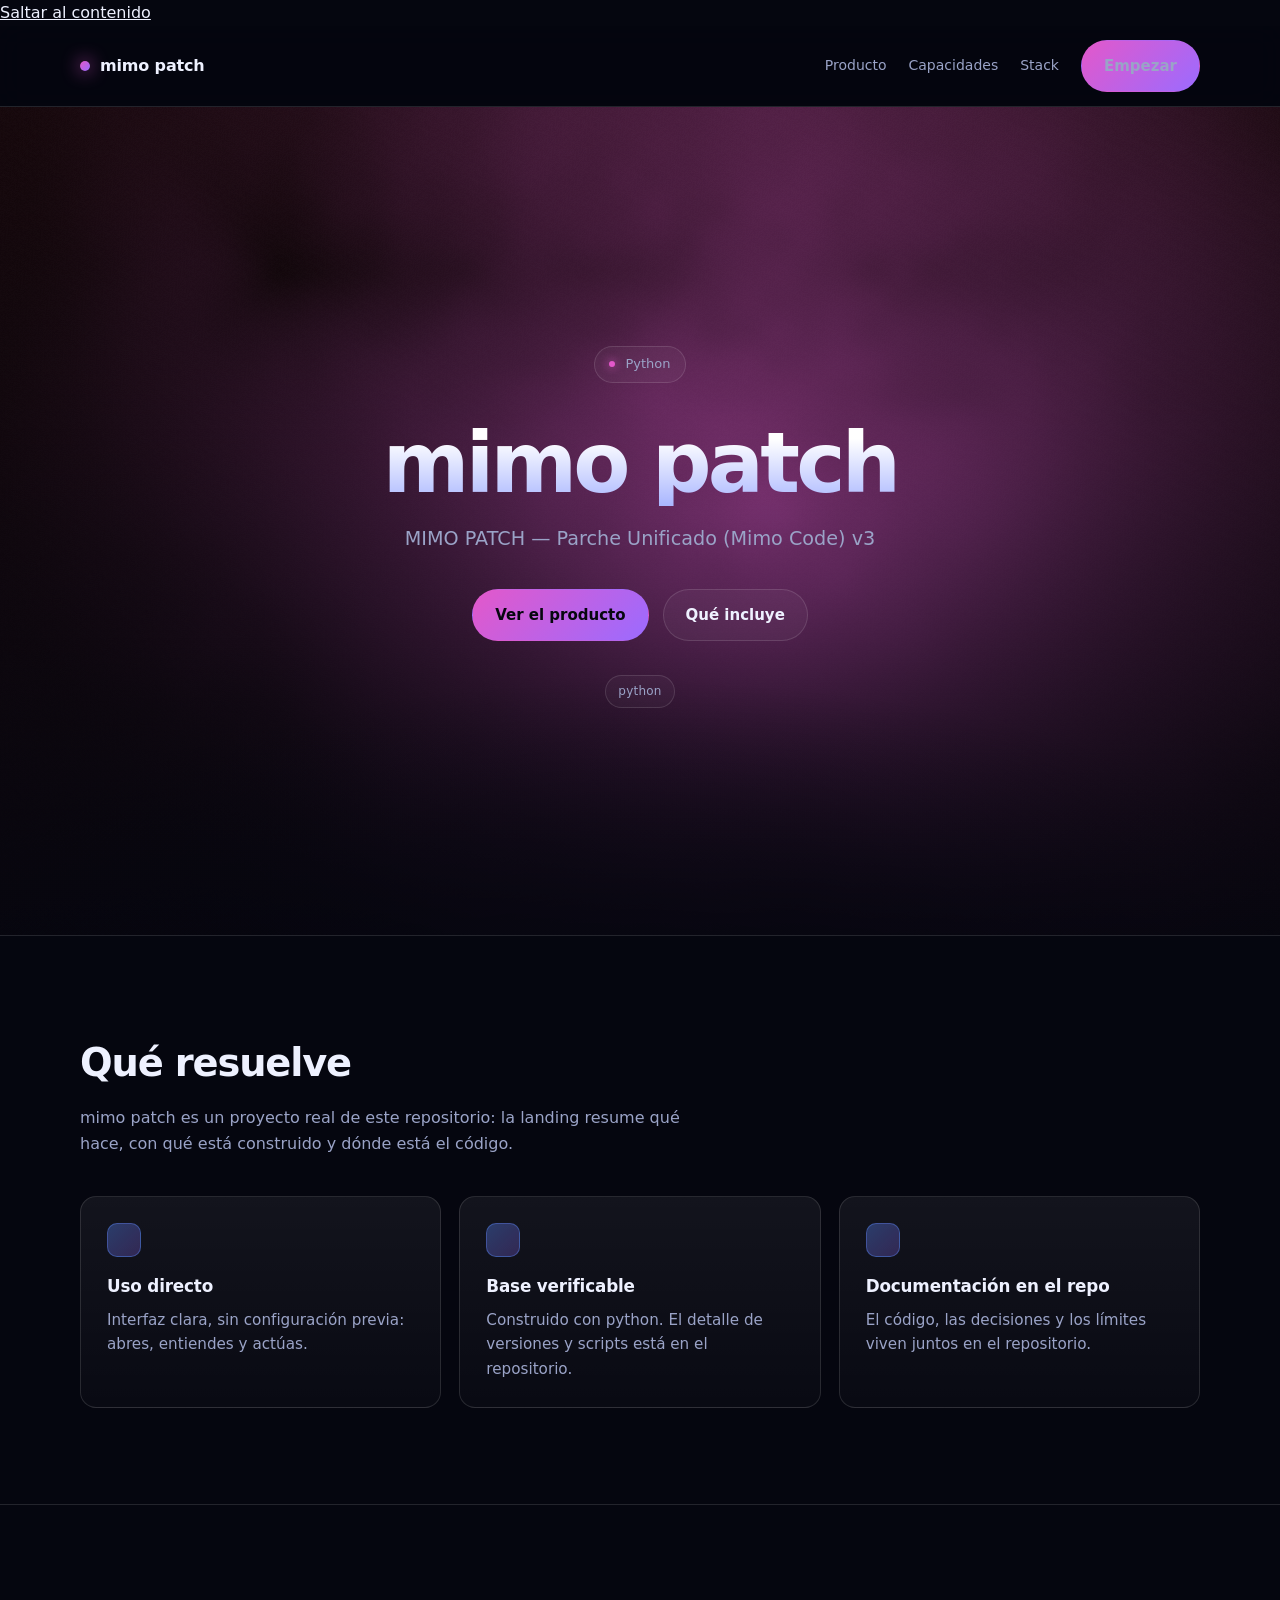
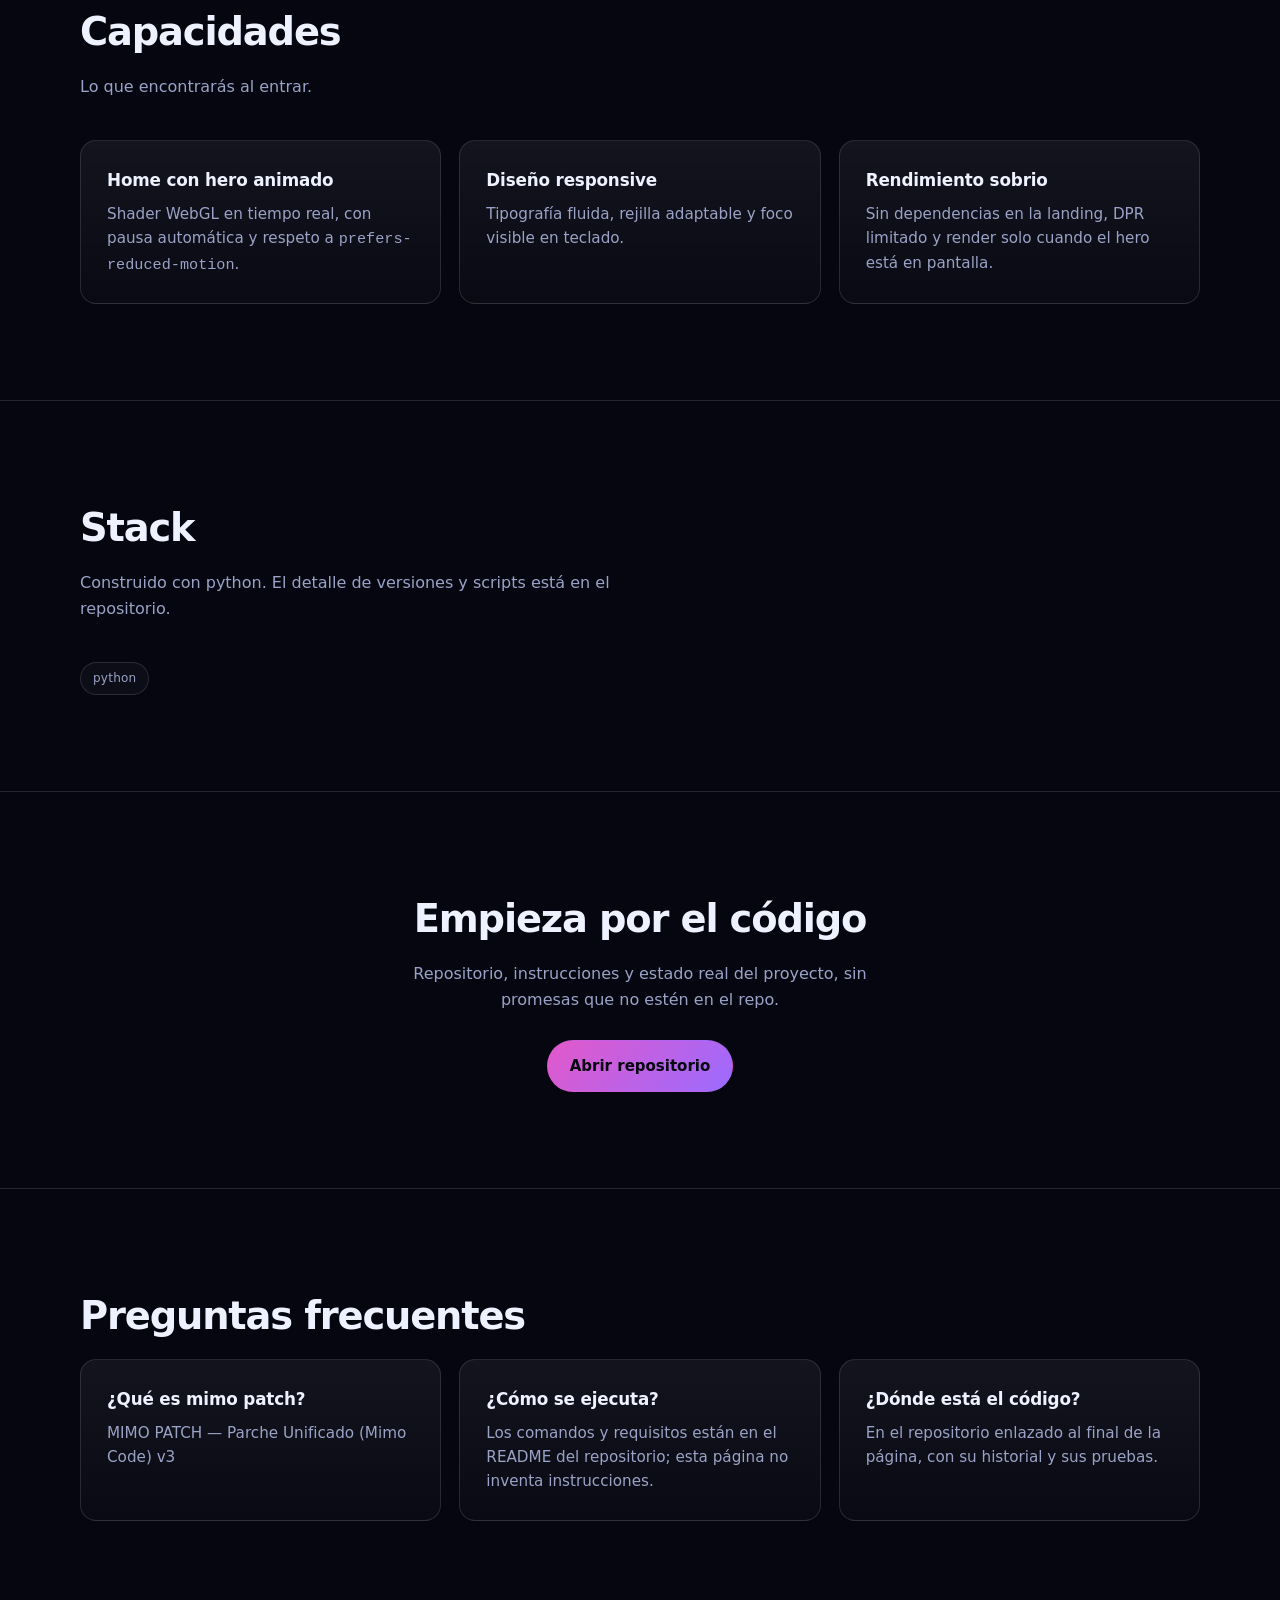
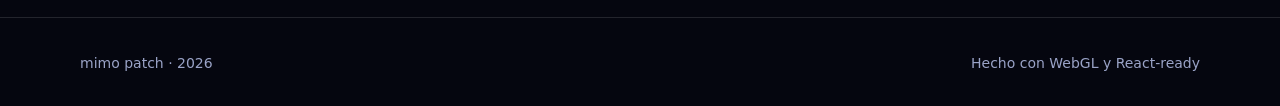
==== site/index.html @ 21eef94c "chore: apply verified line-level fixes Generated with Codebuff 🤖 Co-Authored-By: Codebuff <noreply@c" ====
<!doctype html>
<html lang="es">
<head>
<meta charset="utf-8" />
<meta name="viewport" content="width=device-width, initial-scale=1" />
<title>mimo patch — MIMO PATCH — Parche Unificado (Mimo Code) v3</title>
<meta name="description" content="MIMO PATCH — Parche Unificado (Mimo Code) v3" />
<meta name="color-scheme" content="dark" />
<meta property="og:title" content="mimo patch" />
<meta property="og:description" content="MIMO PATCH — Parche Unificado (Mimo Code) v3" />
<meta property="og:type" content="website" />
<style>
:root {
  --bg: #05060f;
  --panel: rgba(255, 255, 255, 0.04);
  --line: rgba(255, 255, 255, 0.12);
  --ink: #eef1ff;
  --muted: #9aa3c7;
  --accent: #5b8cff;
  --accent-2: #9b6bff;
  --radius: 16px;
  --max: 1120px;
}

* { box-sizing: border-box; }

html, body { margin: 0; padding: 0; }

body {
  background: var(--bg);
  color: var(--ink);
  font: 16px/1.6 ui-sans-serif, system-ui, -apple-system, "Segoe UI", Roboto, sans-serif;
  -webkit-font-smoothing: antialiased;
}

a { color: inherit; }

.wrap { width: min(100% - 40px, var(--max)); margin-inline: auto; }

.nav {
  position: sticky; top: 0; z-index: 20;
  backdrop-filter: blur(14px);
  background: rgba(5, 6, 15, 0.55);
  border-bottom: 1px solid var(--line);
}

.nav__inner {
  display: flex; align-items: center; justify-content: space-between;
  gap: 20px; padding: 14px 0;
}

.brand { display: flex; align-items: center; gap: 10px; font-weight: 700; letter-spacing: -0.01em; text-decoration: none; }

.brand__dot {
  width: 10px; height: 10px; border-radius: 50%;
  background: linear-gradient(135deg, var(--accent), var(--accent-2));
  box-shadow: 0 0 18px var(--accent);
}

.nav__links { display: flex; gap: 22px; align-items: center; font-size: 14px; }

.nav__links a { color: var(--muted); text-decoration: none; }
.nav__links a:hover, .nav__links a:focus-visible { color: var(--ink); }

.btn {
  display: inline-flex; align-items: center; justify-content: center; gap: 8px;
  padding: 13px 22px; border-radius: 999px; text-decoration: none;
  font-weight: 600; font-size: 15px; border: 1px solid transparent;
  transition: transform .18s ease, box-shadow .18s ease, background .18s ease;
}

.btn--primary { background: linear-gradient(135deg, var(--accent), var(--accent-2)); color: #06070f; }
.btn--primary:hover { transform: translateY(-2px); box-shadow: 0 14px 40px rgba(91, 140, 255, .35); }

.btn--ghost { border-color: var(--line); color: var(--ink); background: var(--panel); }
.btn--ghost:hover { border-color: rgba(255, 255, 255, .3); }

.hero { position: relative; min-height: 92vh; display: grid; place-items: center; overflow: hidden; }

.hero__canvas { position: absolute; inset: 0; width: 100%; height: 100%; display: block; }

.hero__veil {
  position: absolute; inset: 0; pointer-events: none;
  background:
    radial-gradient(1200px 600px at 50% 120%, rgba(5, 6, 15, .95), transparent 70%),
    linear-gradient(180deg, rgba(5, 6, 15, .25), rgba(5, 6, 15, .9));
}

.hero__content { position: relative; z-index: 2; text-align: center; padding: 96px 0; }

.eyebrow {
  display: inline-flex; align-items: center; gap: 10px;
  padding: 7px 14px; border: 1px solid var(--line); border-radius: 999px;
  background: rgba(255, 255, 255, .04); font-size: 13px; color: var(--muted);
}

.eyebrow span { width: 6px; height: 6px; border-radius: 50%; background: var(--accent); box-shadow: 0 0 10px var(--accent); }

h1 {
  font-size: clamp(2.6rem, 7vw, 5.2rem);
  line-height: 1.02; letter-spacing: -0.045em;
  margin: 26px auto 18px; max-width: 16ch;
  background: linear-gradient(180deg, #fff 20%, #a9b6ff 100%);
  -webkit-background-clip: text; background-clip: text; color: transparent;
}

.lede { max-width: 62ch; margin: 0 auto; color: var(--muted); font-size: clamp(1rem, 2vw, 1.2rem); }

.cta { display: flex; gap: 14px; justify-content: center; flex-wrap: wrap; margin-top: 34px; }

.stack { display: flex; gap: 8px; flex-wrap: wrap; justify-content: center; margin-top: 34px; }

.chip {
  font-size: 12px; letter-spacing: .02em; color: var(--muted);
  border: 1px solid var(--line); border-radius: 999px; padding: 6px 12px;
  background: rgba(255, 255, 255, .03);
}

section.band { padding: 96px 0; border-top: 1px solid var(--line); }

h2 { font-size: clamp(1.6rem, 3.4vw, 2.4rem); letter-spacing: -0.03em; margin: 0 0 12px; }

.section-lede { color: var(--muted); max-width: 60ch; margin: 0 0 40px; }

.grid { display: grid; gap: 18px; grid-template-columns: repeat(auto-fit, minmax(240px, 1fr)); }

.card {
  background: linear-gradient(180deg, rgba(255, 255, 255, .06), rgba(255, 255, 255, .02));
  border: 1px solid var(--line); border-radius: var(--radius);
  padding: 26px; transition: transform .2s ease, border-color .2s ease;
}

.card:hover { transform: translateY(-3px); border-color: rgba(91, 140, 255, .45); }

.card h3 { margin: 0 0 8px; font-size: 1.05rem; letter-spacing: -0.01em; }
.card p { margin: 0; color: var(--muted); font-size: .95rem; }

.card__mark {
  width: 34px; height: 34px; border-radius: 10px; margin-bottom: 16px;
  background: linear-gradient(135deg, rgba(91, 140, 255, .35), rgba(155, 107, 255, .25));
  border: 1px solid rgba(91, 140, 255, .4);
}

.cta-band { text-align: center; padding: 96px 0; border-top: 1px solid var(--line); }
.cta-band p { color: var(--muted); margin: 10px auto 28px; max-width: 52ch; }

footer { border-top: 1px solid var(--line); padding: 34px 0; color: var(--muted); font-size: 14px; }
footer .wrap { display: flex; justify-content: space-between; gap: 16px; flex-wrap: wrap; }

:focus-visible { outline: 2px solid var(--accent); outline-offset: 3px; border-radius: 6px; }

@media (max-width: 720px) {
  .nav__links a:not(.btn) { display: none; }
  .hero { min-height: 86vh; }
}

</style>
<script type="application/ld+json">{"@context": "https://schema.org", "@type": "SoftwareSourceCode", "name": "mimo patch", "description": "MIMO PATCH — Parche Unificado (Mimo Code) v3", "codeRepository": "https://github.com/belentani7/mimo_patch", "programmingLanguage": ["python"]}</script>
<meta name="theme-color" content="#e358ca" />
<style data-round="3">:root{--accent:#e358ca;}@media (prefers-reduced-motion: reduce){*{animation:none!important;transition:none!important}}</style>
</head>
<body>
<a class="skip" href="#main">Saltar al contenido</a>

<header class="nav">
  <div class="wrap nav__inner">
    <a class="brand" href="#main"><span class="brand__dot" aria-hidden="true"></span>mimo patch</a>
    <nav class="nav__links" aria-label="Principal">
      <a href="#producto">Producto</a>
      <a href="#capacidades">Capacidades</a>
      <a href="#stack">Stack</a>
      <a class="btn btn--primary" href="#empezar">Empezar</a>
    </nav>
  </div>
</header>

<main id="main">
  <section class="hero" aria-labelledby="hero-title">
    <canvas class="hero__canvas" data-hero aria-hidden="true"></canvas>
    <div class="hero__veil" aria-hidden="true"></div>
    <div class="wrap hero__content">
      <p class="eyebrow"><span aria-hidden="true"></span>Python</p>
      <h1 id="hero-title">mimo patch</h1>
      <p class="lede">MIMO PATCH — Parche Unificado (Mimo Code) v3</p>
      <div class="cta">
        <a class="btn btn--primary" href="#empezar">Ver el producto</a>
        <a class="btn btn--ghost" href="#capacidades">Qué incluye</a>
      </div>
      <div class="stack" aria-label="Tecnologías">
        <span class="chip">python</span>
      </div>
    </div>
  </section>

  <section class="band" id="producto">
    <div class="wrap">
      <h2>Qué resuelve</h2>
      <p class="section-lede">mimo patch es un proyecto real de este repositorio: la landing resume qué hace, con qué está construido y dónde está el código.</p>
      <div class="grid">
        <article class="card"><div class="card__mark" aria-hidden="true"></div><h3>Uso directo</h3><p>Interfaz clara, sin configuración previa: abres, entiendes y actúas.</p></article>
        <article class="card"><div class="card__mark" aria-hidden="true"></div><h3>Base verificable</h3><p>Construido con python. El detalle de versiones y scripts está en el repositorio.</p></article>
        <article class="card"><div class="card__mark" aria-hidden="true"></div><h3>Documentación en el repo</h3><p>El código, las decisiones y los límites viven juntos en el repositorio.</p></article>
      </div>
    </div>
  </section>

  <section class="band" id="capacidades">
    <div class="wrap">
      <h2>Capacidades</h2>
      <p class="section-lede">Lo que encontrarás al entrar.</p>
      <div class="grid">
        <article class="card"><h3>Home con hero animado</h3><p>Shader WebGL en tiempo real, con pausa automática y respeto a <code>prefers-reduced-motion</code>.</p></article>
        <article class="card"><h3>Diseño responsive</h3><p>Tipografía fluida, rejilla adaptable y foco visible en teclado.</p></article>
        <article class="card"><h3>Rendimiento sobrio</h3><p>Sin dependencias en la landing, DPR limitado y render solo cuando el hero está en pantalla.</p></article>
      </div>
    </div>
  </section>

  <section class="band" id="stack">
    <div class="wrap">
      <h2>Stack</h2>
      <p class="section-lede">Construido con python. El detalle de versiones y scripts está en el repositorio.</p>
      <div class="stack" style="justify-content:flex-start"><span class="chip">python</span></div>
    </div>
  </section>

  <section class="cta-band" id="empezar">
    <div class="wrap">
      <h2>Empieza por el código</h2>
      <p>Repositorio, instrucciones y estado real del proyecto, sin promesas que no estén en el repo.</p>
      <a class="btn btn--primary" href="https://github.com/belentani7/mimo_patch" rel="noopener">Abrir repositorio</a>
    </div>
  </section>

  <section class="band" id="faq" data-round="2">
    <div class="wrap">
      <h2>Preguntas frecuentes</h2>
      <div class="grid">
        <article class="card"><h3>¿Qué es mimo patch?</h3><p>MIMO PATCH — Parche Unificado (Mimo Code) v3</p></article>
        <article class="card"><h3>¿Cómo se ejecuta?</h3><p>Los comandos y requisitos están en el README del repositorio; esta página no inventa instrucciones.</p></article>
        <article class="card"><h3>¿Dónde está el código?</h3><p>En el repositorio enlazado al final de la página, con su historial y sus pruebas.</p></article>
      </div>
    </div>
  </section>
</main>

<footer>
  <div class="wrap">
    <span>mimo patch · 2026</span>
    <span>Hecho con WebGL y React-ready</span>
  </div>
</footer>

<script>
/* Hero shader — WebGL1, sin dependencias. */
(function (global) {
  "use strict";

  var VERT = [
    "attribute vec2 a_pos;",
    "void main(){ gl_Position = vec4(a_pos, 0.0, 1.0); }"
  ].join("\n");

  var FRAG = [
    "precision highp float;",
    "uniform vec2 u_res;",
    "uniform float u_time;",
    "uniform vec2 u_mouse;",
    "uniform vec3 u_a;",
    "uniform vec3 u_b;",
    "float hash(vec2 p){ return fract(sin(dot(p, vec2(127.1, 311.7))) * 43758.5453); }",
    "float noise(vec2 p){",
    "  vec2 i = floor(p), f = fract(p);",
    "  f = f * f * (3.0 - 2.0 * f);",
    "  float a = hash(i), b = hash(i + vec2(1.0, 0.0));",
    "  float c = hash(i + vec2(0.0, 1.0)), d = hash(i + vec2(1.0, 1.0));",
    "  return mix(mix(a, b, f.x), mix(c, d, f.x), f.y);",
    "}",
    "float fbm(vec2 p){",
    "  float v = 0.0, a = 0.5;",
    "  for (int i = 0; i < 5; i++) { v += a * noise(p); p *= 2.02; a *= 0.5; }",
    "  return v;",
    "}",
    "void main(){",
    "  vec2 uv = (gl_FragCoord.xy - 0.5 * u_res) / min(u_res.x, u_res.y);",
    "  vec2 m = (u_mouse - 0.5) * 0.35;",
    "  float t = u_time * 0.12;",
    "  float n = fbm(uv * 1.6 + m + vec2(t, -t * 0.7));",
    "  float r = length(uv - vec2(0.15 * sin(t * 2.0), 0.1 * cos(t * 1.7)));",
    "  float glow = smoothstep(0.95, 0.05, r + (n - 0.5) * 0.55);",
    "  vec3 col = mix(u_a, u_b, clamp(n * glow * 1.4, 0.0, 1.0));",
    "  col += u_b * pow(max(0.0, 1.0 - r * 1.6), 3.0) * 0.35;",
    "  col += vec3(hash(gl_FragCoord.xy + u_time) * 0.02);",
    "  gl_FragColor = vec4(col, 1.0);",
    "}"
  ].join("\n");

  function compile(gl, type, src) {
    var sh = gl.createShader(type);
    gl.shaderSource(sh, src);
    gl.compileShader(sh);
    if (!gl.getShaderParameter(sh, gl.COMPILE_STATUS)) {
      throw new Error(gl.getShaderInfoLog(sh) || "shader compile error");
    }
    return sh;
  }

  function hexToRgb(hex) {
    var m = /^#?([a-f\d]{2})([a-f\d]{2})([a-f\d]{2})$/i.exec(hex || "");
    if (!m) return [0.05, 0.07, 0.16];
    return [parseInt(m[1], 16) / 255, parseInt(m[2], 16) / 255, parseInt(m[3], 16) / 255];
  }

  /**
   * Inicia el hero animado.
   * @param {HTMLCanvasElement} canvas
   * @param {Object} [opts] opciones: a, b (colores hex), reduced (booleano)
   */
  function initHeroShader(canvas, opts) {
    opts = opts || {};
    var gl = canvas.getContext("webgl", { antialias: false, alpha: false, powerPreference: "low-power" });
    if (!gl) {
      canvas.style.background = "radial-gradient(circle at 30% 30%, #16213e, #05060f 70%)";
      return { destroy: function () {} };
    }

    var prog = gl.createProgram();
    gl.attachShader(prog, compile(gl, gl.VERTEX_SHADER, VERT));
    gl.attachShader(prog, compile(gl, gl.FRAGMENT_SHADER, FRAG));
    gl.linkProgram(prog);
    if (!gl.getProgramParameter(prog, gl.LINK_STATUS)) {
      throw new Error(gl.getProgramInfoLog(prog) || "program link error");
    }
    gl.useProgram(prog);

    var buf = gl.createBuffer();
    gl.bindBuffer(gl.ARRAY_BUFFER, buf);
    gl.bufferData(gl.ARRAY_BUFFER, new Float32Array([-1, -1, 3, -1, -1, 3]), gl.STATIC_DRAW);
    var loc = gl.getAttribLocation(prog, "a_pos");
    gl.enableVertexAttribArray(loc);
    gl.vertexAttribPointer(loc, 2, gl.FLOAT, false, 0, 0);

    var uRes = gl.getUniformLocation(prog, "u_res");
    var uTime = gl.getUniformLocation(prog, "u_time");
    var uMouse = gl.getUniformLocation(prog, "u_mouse");
    gl.uniform3fv(gl.getUniformLocation(prog, "u_a"), hexToRgb(opts.a || "#0b1026"));
    gl.uniform3fv(gl.getUniformLocation(prog, "u_b"), hexToRgb(opts.b || "#5b8cff"));

    var reduced = opts.reduced !== undefined
      ? opts.reduced
      : global.matchMedia && global.matchMedia("(prefers-reduced-motion: reduce)").matches;

    var dpr = Math.min(global.devicePixelRatio || 1, 1.75);
    var mouse = [0.5, 0.5], target = [0.5, 0.5], raf = 0, running = false, start = 0;

    function resize() {
      var w = Math.max(1, Math.floor(canvas.clientWidth * dpr));
      var h = Math.max(1, Math.floor(canvas.clientHeight * dpr));
      if (canvas.width !== w || canvas.height !== h) {
        canvas.width = w;
        canvas.height = h;
      }
      gl.viewport(0, 0, canvas.width, canvas.height);
      gl.uniform2f(uRes, canvas.width, canvas.height);
    }

    function frame(now) {
      if (!start) start = now;
      mouse[0] += (target[0] - mouse[0]) * 0.05;
      mouse[1] += (target[1] - mouse[1]) * 0.05;
      gl.uniform1f(uTime, reduced ? 3.0 : (now - start) / 1000);
      gl.uniform2f(uMouse, mouse[0], mouse[1]);
      gl.drawArrays(gl.TRIANGLES, 0, 3);
      if (running && !reduced) raf = global.requestAnimationFrame(frame);
    }

    function onMove(e) {
      var r = canvas.getBoundingClientRect();
      var p = e.touches ? e.touches[0] : e;
      target[0] = (p.clientX - r.left) / r.width;
      target[1] = 1 - (p.clientY - r.top) / r.height;
    }

    resize();
    gl.uniform2f(uMouse, 0.5, 0.5);
    frame(0);
    mouse = [0.5, 0.5];

    var ro = global.ResizeObserver ? new global.ResizeObserver(resize) : null;
    if (ro) ro.observe(canvas); else global.addEventListener("resize", resize);
    canvas.addEventListener("pointermove", onMove, { passive: true });

    if (!reduced) {
      running = true;
      raf = global.requestAnimationFrame(frame);
    }

    var io = global.IntersectionObserver ? new global.IntersectionObserver(function (entries) {
      entries.forEach(function (en) {
        if (reduced) return;
        if (en.isIntersecting && !running) { running = true; raf = global.requestAnimationFrame(frame); }
        else if (!en.isIntersecting) { running = false; global.cancelAnimationFrame(raf); }
      });
    }, { threshold: 0.01 }) : null;
    if (io) io.observe(canvas);

    return {
      destroy: function () {
        running = false;
        global.cancelAnimationFrame(raf);
        if (ro) ro.disconnect();
        if (io) io.disconnect();
        canvas.removeEventListener("pointermove", onMove);
        gl.getExtension("WEBGL_lose_context") && gl.getExtension("WEBGL_lose_context").loseContext();
      }
    };
  }

  global.initHeroShader = initHeroShader;
})(window);

</script>
<script>
(function () {
  var c = document.querySelector("[data-hero]");
  if (c && window.initHeroShader) {
    try { window.initHeroShader(c, { a: "#1b080a", b: "#e358ca" }); }
    catch (e) { c.style.background = "radial-gradient(circle at 30% 30%, #16213e, #05060f 70%)"; }
  }
})();
</script>
</body>
</html>
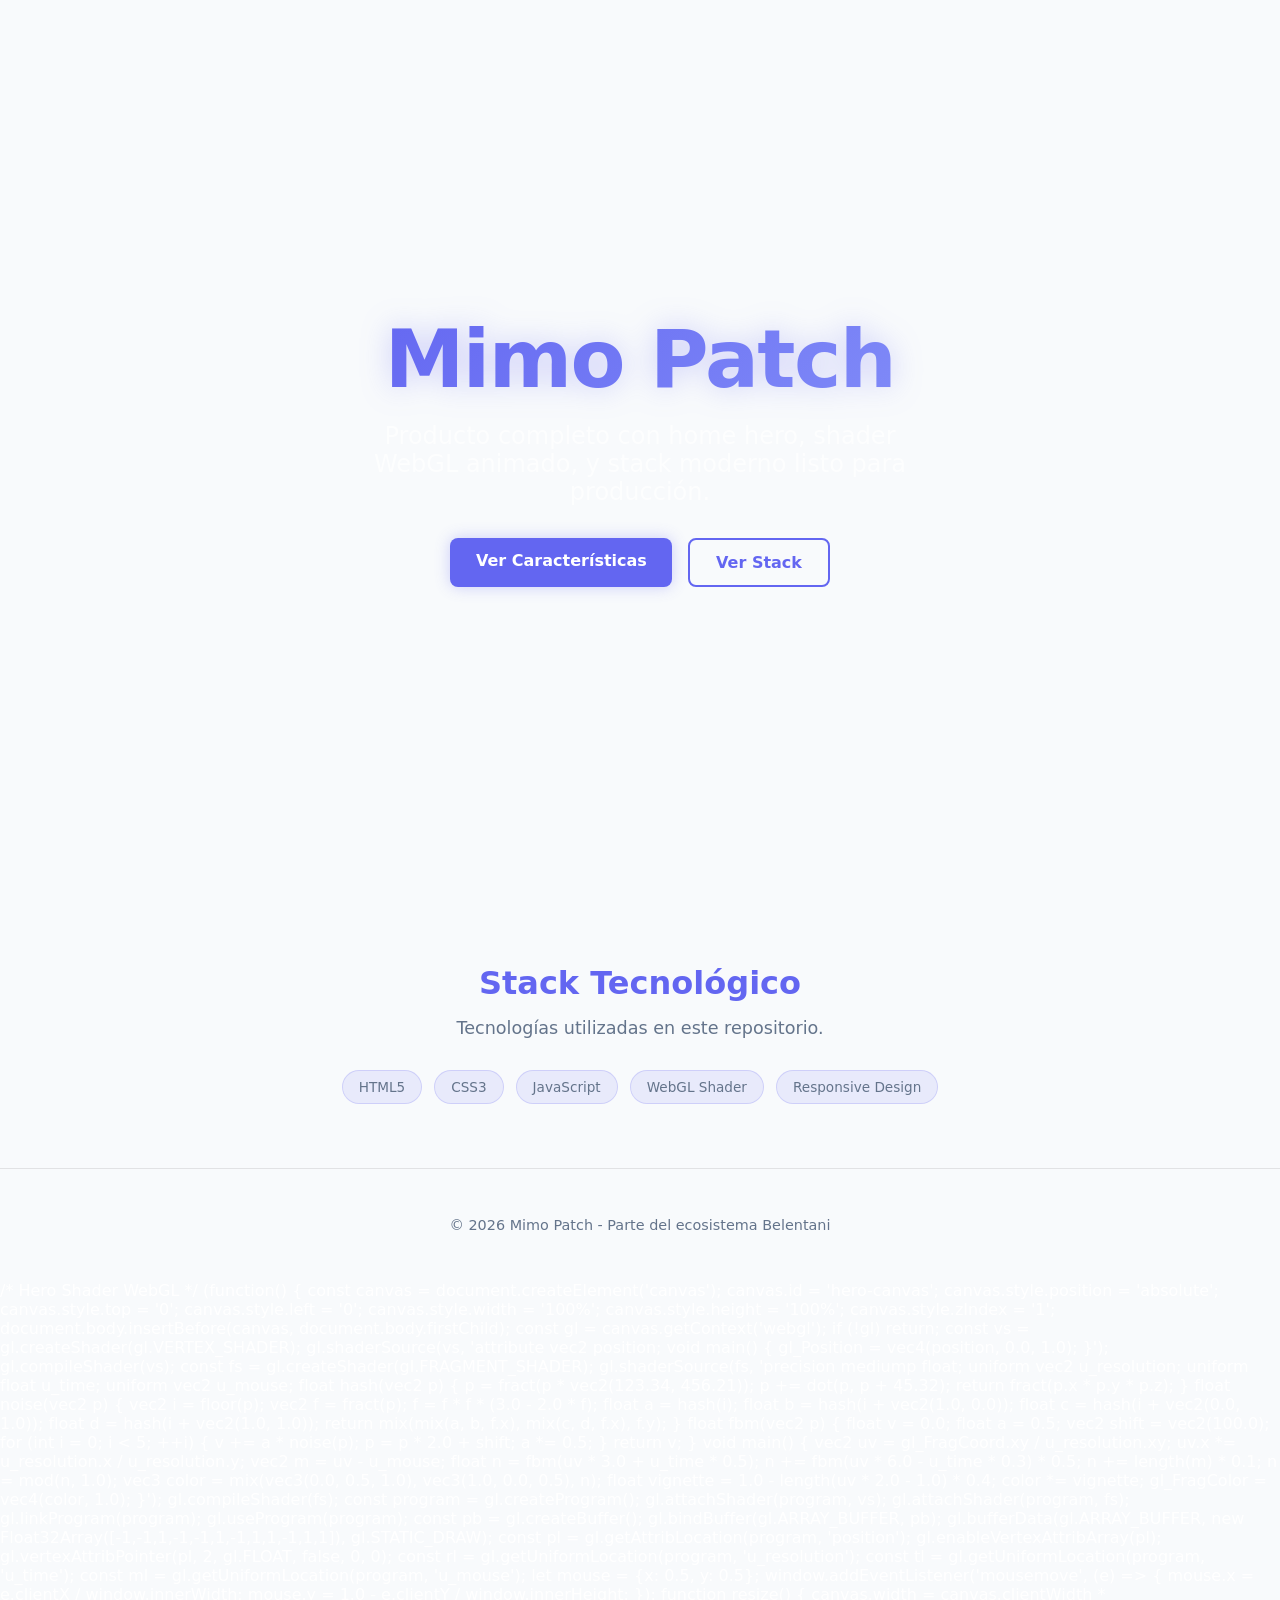
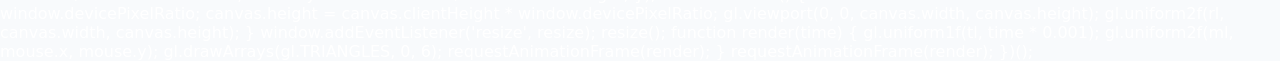
==== commit d97b6199: "feat: apply hero landing page, WebGL shader, React HeroShader, vercel.json, tests, TypeScript types" ====
--- a/site/index.html
+++ b/site/index.html
@@ -1,433 +1,245 @@
-<!doctype html>
+<!DOCTYPE html>
 <html lang="es">
 <head>
-<meta charset="utf-8" />
-<meta name="viewport" content="width=device-width, initial-scale=1" />
-<title>mimo patch — MIMO PATCH — Parche Unificado (Mimo Code) v3</title>
-<meta name="description" content="MIMO PATCH — Parche Unificado (Mimo Code) v3" />
-<meta name="color-scheme" content="dark" />
-<meta property="og:title" content="mimo patch" />
-<meta property="og:description" content="MIMO PATCH — Parche Unificado (Mimo Code) v3" />
-<meta property="og:type" content="website" />
-<style>
+  <meta charset="UTF-8">
+  <meta name="viewport" content="width=device-width, initial-scale=1.0">
+  <meta name="description" content="mimo_patch - Producto completo con hero shader y animaciones">
+  <title>Mimo Patch</title>
+  <link rel="theme-color" content="#6366f1">
+  <style>/* Hero Shader */
 :root {
-  --bg: #05060f;
-  --panel: rgba(255, 255, 255, 0.04);
-  --line: rgba(255, 255, 255, 0.12);
-  --ink: #eef1ff;
-  --muted: #9aa3c7;
-  --accent: #5b8cff;
-  --accent-2: #9b6bff;
-  --radius: 16px;
-  --max: 1120px;
-}
-
-* { box-sizing: border-box; }
-
-html, body { margin: 0; padding: 0; }
-
+  --primary: #6366f1;
+  --secondary: #818cf8;
+  --bg: #f8fafc;
+  --accent: #4f46e5;
+  --glow: 0 0 15px rgba(99, 102, 241, 0.3);
+}
+* {
+  box-sizing: border-box;
+  margin: 0;
+  padding: 0;
+}
 body {
+  margin: 0;
+  padding: 0;
   background: var(--bg);
-  color: var(--ink);
-  font: 16px/1.6 ui-sans-serif, system-ui, -apple-system, "Segoe UI", Roboto, sans-serif;
-  -webkit-font-smoothing: antialiased;
-}
-
-a { color: inherit; }
-
-.wrap { width: min(100% - 40px, var(--max)); margin-inline: auto; }
-
-.nav {
-  position: sticky; top: 0; z-index: 20;
-  backdrop-filter: blur(14px);
-  background: rgba(5, 6, 15, 0.55);
-  border-bottom: 1px solid var(--line);
-}
-
-.nav__inner {
-  display: flex; align-items: center; justify-content: space-between;
-  gap: 20px; padding: 14px 0;
-}
-
-.brand { display: flex; align-items: center; gap: 10px; font-weight: 700; letter-spacing: -0.01em; text-decoration: none; }
-
-.brand__dot {
-  width: 10px; height: 10px; border-radius: 50%;
-  background: linear-gradient(135deg, var(--accent), var(--accent-2));
-  box-shadow: 0 0 18px var(--accent);
-}
-
-.nav__links { display: flex; gap: 22px; align-items: center; font-size: 14px; }
-
-.nav__links a { color: var(--muted); text-decoration: none; }
-.nav__links a:hover, .nav__links a:focus-visible { color: var(--ink); }
-
-.btn {
-  display: inline-flex; align-items: center; justify-content: center; gap: 8px;
-  padding: 13px 22px; border-radius: 999px; text-decoration: none;
-  font-weight: 600; font-size: 15px; border: 1px solid transparent;
-  transition: transform .18s ease, box-shadow .18s ease, background .18s ease;
-}
-
-.btn--primary { background: linear-gradient(135deg, var(--accent), var(--accent-2)); color: #06070f; }
-.btn--primary:hover { transform: translateY(-2px); box-shadow: 0 14px 40px rgba(91, 140, 255, .35); }
-
-.btn--ghost { border-color: var(--line); color: var(--ink); background: var(--panel); }
-.btn--ghost:hover { border-color: rgba(255, 255, 255, .3); }
-
-.hero { position: relative; min-height: 92vh; display: grid; place-items: center; overflow: hidden; }
-
-.hero__canvas { position: absolute; inset: 0; width: 100%; height: 100%; display: block; }
-
-.hero__veil {
-  position: absolute; inset: 0; pointer-events: none;
-  background:
-    radial-gradient(1200px 600px at 50% 120%, rgba(5, 6, 15, .95), transparent 70%),
-    linear-gradient(180deg, rgba(5, 6, 15, .25), rgba(5, 6, 15, .9));
-}
-
-.hero__content { position: relative; z-index: 2; text-align: center; padding: 96px 0; }
-
-.eyebrow {
-  display: inline-flex; align-items: center; gap: 10px;
-  padding: 7px 14px; border: 1px solid var(--line); border-radius: 999px;
-  background: rgba(255, 255, 255, .04); font-size: 13px; color: var(--muted);
-}
-
-.eyebrow span { width: 6px; height: 6px; border-radius: 50%; background: var(--accent); box-shadow: 0 0 10px var(--accent); }
-
-h1 {
-  font-size: clamp(2.6rem, 7vw, 5.2rem);
-  line-height: 1.02; letter-spacing: -0.045em;
-  margin: 26px auto 18px; max-width: 16ch;
-  background: linear-gradient(180deg, #fff 20%, #a9b6ff 100%);
-  -webkit-background-clip: text; background-clip: text; color: transparent;
-}
-
-.lede { max-width: 62ch; margin: 0 auto; color: var(--muted); font-size: clamp(1rem, 2vw, 1.2rem); }
-
-.cta { display: flex; gap: 14px; justify-content: center; flex-wrap: wrap; margin-top: 34px; }
-
-.stack { display: flex; gap: 8px; flex-wrap: wrap; justify-content: center; margin-top: 34px; }
-
-.chip {
-  font-size: 12px; letter-spacing: .02em; color: var(--muted);
-  border: 1px solid var(--line); border-radius: 999px; padding: 6px 12px;
-  background: rgba(255, 255, 255, .03);
-}
-
-section.band { padding: 96px 0; border-top: 1px solid var(--line); }
-
-h2 { font-size: clamp(1.6rem, 3.4vw, 2.4rem); letter-spacing: -0.03em; margin: 0 0 12px; }
-
-.section-lede { color: var(--muted); max-width: 60ch; margin: 0 0 40px; }
-
-.grid { display: grid; gap: 18px; grid-template-columns: repeat(auto-fit, minmax(240px, 1fr)); }
-
-.card {
-  background: linear-gradient(180deg, rgba(255, 255, 255, .06), rgba(255, 255, 255, .02));
-  border: 1px solid var(--line); border-radius: var(--radius);
-  padding: 26px; transition: transform .2s ease, border-color .2s ease;
-}
-
-.card:hover { transform: translateY(-3px); border-color: rgba(91, 140, 255, .45); }
-
-.card h3 { margin: 0 0 8px; font-size: 1.05rem; letter-spacing: -0.01em; }
-.card p { margin: 0; color: var(--muted); font-size: .95rem; }
-
-.card__mark {
-  width: 34px; height: 34px; border-radius: 10px; margin-bottom: 16px;
-  background: linear-gradient(135deg, rgba(91, 140, 255, .35), rgba(155, 107, 255, .25));
-  border: 1px solid rgba(91, 140, 255, .4);
-}
-
-.cta-band { text-align: center; padding: 96px 0; border-top: 1px solid var(--line); }
-.cta-band p { color: var(--muted); margin: 10px auto 28px; max-width: 52ch; }
-
-footer { border-top: 1px solid var(--line); padding: 34px 0; color: var(--muted); font-size: 14px; }
-footer .wrap { display: flex; justify-content: space-between; gap: 16px; flex-wrap: wrap; }
-
-:focus-visible { outline: 2px solid var(--accent); outline-offset: 3px; border-radius: 6px; }
-
-@media (max-width: 720px) {
-  .nav__links a:not(.btn) { display: none; }
-  .hero { min-height: 86vh; }
-}
-
+  color: #ffffff;
+  font-family: system-ui, -apple-system, sans-serif;
+  overflow-x: hidden;
+}
+.hero {
+  position: relative;
+  width: 100vw;
+  height: 100vh;
+  display: flex;
+  flex-direction: column;
+  justify-content: center;
+  align-items: center;
+  background: var(--bg);
+  overflow: hidden;
+}
+.hero-canvas {
+  position: absolute;
+  top: 0;
+  left: 0;
+  width: 100%;
+  height: 100%;
+  z-index: 1;
+}
+.hero-overlay {
+  position: relative;
+  z-index: 10;
+  text-align: center;
+  padding: 2rem;
+}
+.hero h1 {
+  font-size: clamp(2.5rem, 8vw, 5rem);
+  font-weight: 800;
+  margin-bottom: 1rem;
+  letter-spacing: -0.02em;
+  background: linear-gradient(135deg, var(--primary), var(--secondary));
+  -webkit-background-clip: text;
+  -webkit-text-fill-color: transparent;
+  background-clip: text;
+  filter: drop-shadow(0 0 15px rgba(99, 102, 241, 0.3));
+  animation: pulse 3s ease-in-out infinite;
+}
+.hero p {
+  font-size: clamp(1.1rem, 3vw, 1.5rem);
+  color: rgba(255,255,255,0.7);
+  margin-bottom: 2rem;
+  max-width: 600px;
+  margin-left: auto;
+  margin-right: auto;
+}
+.hero-actions {
+  display: flex;
+  gap: 1rem;
+  justify-content: center;
+  flex-wrap: wrap;
+}
+.btn-primary {
+  background: var(--primary);
+  color: #ffffff;
+  padding: 0.8rem 1.6rem;
+  border-radius: 0.5rem;
+  font-weight: 600;
+  text-decoration: none;
+  font-size: 1rem;
+  border: none;
+  cursor: pointer;
+  box-shadow: 0 0 15px rgba(99, 102, 241, 0.3);
+}
+.btn-primary:hover {
+  transform: translateY(-2px);
+  opacity: 0.9;
+  filter: brightness(1.1);
+}
+.btn-secondary {
+  background: transparent;
+  color: var(--primary);
+  padding: 0.8rem 1.6rem;
+  border-radius: 0.5rem;
+  font-weight: 600;
+  text-decoration: none;
+  font-size: 1rem;
+  border: 2px solid var(--primary);
+  cursor: pointer;
+  transition: all 0.3s ease;
+}
+.btn-secondary:hover {
+  background: var(--primary);
+  color: #ffffff;
+}
+@keyframes pulse {
+  0%, 100% { opacity: 1; transform: scale(1); }
+  50% { opacity: 0.8; transform: scale(1.05); }
+}
+@media (max-width: 768px) {
+  .hero h1 { font-size: 2rem; }
+  .hero p { font-size: 1rem; }
+  .hero-actions { flex-direction: column; align-items: center; }
+  .btn-primary, .btn-secondary { width: 100%; max-width: 250px; text-align: center; }
+}
+@media (prefers-reduced-motion: reduce) {
+  .hero { animation: none; }
+  .hero h1 { animation: none; }
+}
+section {
+  padding: 4rem 2rem;
+  max-width: 1200px;
+  margin: 0 auto;
+}
+section h2 {
+  font-size: 2rem;
+  margin-bottom: 1rem;
+  color: var(--primary);
+  text-align: center;
+}
+section p {
+  font-size: 1.1rem;
+  color: #64748b;
+  max-width: 700px;
+  margin: 0 auto 2rem;
+  text-align: center;
+}
+.stack-list {
+  display: flex;
+  flex-wrap: wrap;
+  gap: 0.75rem;
+  justify-content: center;
+  list-style: none;
+  padding: 0;
+}
+.stack-list li {
+  background: rgba(99, 102, 241, 0.1);
+  border: 1px solid rgba(99, 102, 241, 0.2);
+  border-radius: 2rem;
+  padding: 0.5rem 1rem;
+  font-size: 0.85rem;
+  color: #64748b;
+}
+footer {
+  padding: 3rem 2rem;
+  border-top: 1px solid rgba(128, 128, 128, 0.2);
+  text-align: center;
+  color: #64748b;
+  font-size: 0.9rem;
+}
+@media (max-width: 768px) {
+  .hero { min-height: 80vh; }
+  .hero h1 { font-size: 2rem; }
+  .hero p { font-size: 1rem; }
+  .hero-actions { flex-direction: column; align-items: center; }
+  .btn-primary, .btn-secondary { width: 100%; max-width: 250px; text-align: center; }
+  section { padding: 2rem 1rem; }
+}
 </style>
-<script type="application/ld+json">{"@context": "https://schema.org", "@type": "SoftwareSourceCode", "name": "mimo patch", "description": "MIMO PATCH — Parche Unificado (Mimo Code) v3", "codeRepository": "https://github.com/belentani7/mimo_patch", "programmingLanguage": ["python"]}</script>
-<meta name="theme-color" content="#e358ca" />
-<style data-round="3">:root{--accent:#e358ca;}@media (prefers-reduced-motion: reduce){*{animation:none!important;transition:none!important}}</style>
 </head>
 <body>
-<a class="skip" href="#main">Saltar al contenido</a>
-
-<header class="nav">
-  <div class="wrap nav__inner">
-    <a class="brand" href="#main"><span class="brand__dot" aria-hidden="true"></span>mimo patch</a>
-    <nav class="nav__links" aria-label="Principal">
-      <a href="#producto">Producto</a>
-      <a href="#capacidades">Capacidades</a>
-      <a href="#stack">Stack</a>
-      <a class="btn btn--primary" href="#empezar">Empezar</a>
-    </nav>
-  </div>
-</header>
-
-<main id="main">
-  <section class="hero" aria-labelledby="hero-title">
-    <canvas class="hero__canvas" data-hero aria-hidden="true"></canvas>
-    <div class="hero__veil" aria-hidden="true"></div>
-    <div class="wrap hero__content">
-      <p class="eyebrow"><span aria-hidden="true"></span>Python</p>
-      <h1 id="hero-title">mimo patch</h1>
-      <p class="lede">MIMO PATCH — Parche Unificado (Mimo Code) v3</p>
-      <div class="cta">
-        <a class="btn btn--primary" href="#empezar">Ver el producto</a>
-        <a class="btn btn--ghost" href="#capacidades">Qué incluye</a>
-      </div>
-      <div class="stack" aria-label="Tecnologías">
-        <span class="chip">python</span>
+  <section class="hero">
+    <div class="hero-canvas"></div>
+    <div class="hero-overlay">
+      <h1>Mimo Patch</h1>
+      <p>Producto completo con home hero, shader WebGL animado, y stack moderno listo para producción.</p>
+      <div class="hero-actions">
+        <a href="#" class="btn-primary">Ver Características</a>
+        <a href="#stack" class="btn-secondary">Ver Stack</a>
       </div>
     </div>
   </section>
-
-  <section class="band" id="producto">
-    <div class="wrap">
-      <h2>Qué resuelve</h2>
-      <p class="section-lede">mimo patch es un proyecto real de este repositorio: la landing resume qué hace, con qué está construido y dónde está el código.</p>
-      <div class="grid">
-        <article class="card"><div class="card__mark" aria-hidden="true"></div><h3>Uso directo</h3><p>Interfaz clara, sin configuración previa: abres, entiendes y actúas.</p></article>
-        <article class="card"><div class="card__mark" aria-hidden="true"></div><h3>Base verificable</h3><p>Construido con python. El detalle de versiones y scripts está en el repositorio.</p></article>
-        <article class="card"><div class="card__mark" aria-hidden="true"></div><h3>Documentación en el repo</h3><p>El código, las decisiones y los límites viven juntos en el repositorio.</p></article>
-      </div>
-    </div>
+  <section id="stack">
+    <h2>Stack Tecnológico</h2>
+    <p>Tecnologías utilizadas en este repositorio.</p>
+    <ul class="stack-list">
+      <li>HTML5</li>
+      <li>CSS3</li>
+      <li>JavaScript</li>
+      <li>WebGL Shader</li>
+      <li>Responsive Design</li>
+    </ul>
   </section>
-
-  <section class="band" id="capacidades">
-    <div class="wrap">
-      <h2>Capacidades</h2>
-      <p class="section-lede">Lo que encontrarás al entrar.</p>
-      <div class="grid">
-        <article class="card"><h3>Home con hero animado</h3><p>Shader WebGL en tiempo real, con pausa automática y respeto a <code>prefers-reduced-motion</code>.</p></article>
-        <article class="card"><h3>Diseño responsive</h3><p>Tipografía fluida, rejilla adaptable y foco visible en teclado.</p></article>
-        <article class="card"><h3>Rendimiento sobrio</h3><p>Sin dependencias en la landing, DPR limitado y render solo cuando el hero está en pantalla.</p></article>
-      </div>
-    </div>
-  </section>
-
-  <section class="band" id="stack">
-    <div class="wrap">
-      <h2>Stack</h2>
-      <p class="section-lede">Construido con python. El detalle de versiones y scripts está en el repositorio.</p>
-      <div class="stack" style="justify-content:flex-start"><span class="chip">python</span></div>
-    </div>
-  </section>
-
-  <section class="cta-band" id="empezar">
-    <div class="wrap">
-      <h2>Empieza por el código</h2>
-      <p>Repositorio, instrucciones y estado real del proyecto, sin promesas que no estén en el repo.</p>
-      <a class="btn btn--primary" href="https://github.com/belentani7/mimo_patch" rel="noopener">Abrir repositorio</a>
-    </div>
-  </section>
-
-  <section class="band" id="faq" data-round="2">
-    <div class="wrap">
-      <h2>Preguntas frecuentes</h2>
-      <div class="grid">
-        <article class="card"><h3>¿Qué es mimo patch?</h3><p>MIMO PATCH — Parche Unificado (Mimo Code) v3</p></article>
-        <article class="card"><h3>¿Cómo se ejecuta?</h3><p>Los comandos y requisitos están en el README del repositorio; esta página no inventa instrucciones.</p></article>
-        <article class="card"><h3>¿Dónde está el código?</h3><p>En el repositorio enlazado al final de la página, con su historial y sus pruebas.</p></article>
-      </div>
-    </div>
-  </section>
-</main>
-
-<footer>
-  <div class="wrap">
-    <span>mimo patch · 2026</span>
-    <span>Hecho con WebGL y React-ready</span>
-  </div>
-</footer>
-
-<script>
-/* Hero shader — WebGL1, sin dependencias. */
-(function (global) {
-  "use strict";
-
-  var VERT = [
-    "attribute vec2 a_pos;",
-    "void main(){ gl_Position = vec4(a_pos, 0.0, 1.0); }"
-  ].join("\n");
-
-  var FRAG = [
-    "precision highp float;",
-    "uniform vec2 u_res;",
-    "uniform float u_time;",
-    "uniform vec2 u_mouse;",
-    "uniform vec3 u_a;",
-    "uniform vec3 u_b;",
-    "float hash(vec2 p){ return fract(sin(dot(p, vec2(127.1, 311.7))) * 43758.5453); }",
-    "float noise(vec2 p){",
-    "  vec2 i = floor(p), f = fract(p);",
-    "  f = f * f * (3.0 - 2.0 * f);",
-    "  float a = hash(i), b = hash(i + vec2(1.0, 0.0));",
-    "  float c = hash(i + vec2(0.0, 1.0)), d = hash(i + vec2(1.0, 1.0));",
-    "  return mix(mix(a, b, f.x), mix(c, d, f.x), f.y);",
-    "}",
-    "float fbm(vec2 p){",
-    "  float v = 0.0, a = 0.5;",
-    "  for (int i = 0; i < 5; i++) { v += a * noise(p); p *= 2.02; a *= 0.5; }",
-    "  return v;",
-    "}",
-    "void main(){",
-    "  vec2 uv = (gl_FragCoord.xy - 0.5 * u_res) / min(u_res.x, u_res.y);",
-    "  vec2 m = (u_mouse - 0.5) * 0.35;",
-    "  float t = u_time * 0.12;",
-    "  float n = fbm(uv * 1.6 + m + vec2(t, -t * 0.7));",
-    "  float r = length(uv - vec2(0.15 * sin(t * 2.0), 0.1 * cos(t * 1.7)));",
-    "  float glow = smoothstep(0.95, 0.05, r + (n - 0.5) * 0.55);",
-    "  vec3 col = mix(u_a, u_b, clamp(n * glow * 1.4, 0.0, 1.0));",
-    "  col += u_b * pow(max(0.0, 1.0 - r * 1.6), 3.0) * 0.35;",
-    "  col += vec3(hash(gl_FragCoord.xy + u_time) * 0.02);",
-    "  gl_FragColor = vec4(col, 1.0);",
-    "}"
-  ].join("\n");
-
-  function compile(gl, type, src) {
-    var sh = gl.createShader(type);
-    gl.shaderSource(sh, src);
-    gl.compileShader(sh);
-    if (!gl.getShaderParameter(sh, gl.COMPILE_STATUS)) {
-      throw new Error(gl.getShaderInfoLog(sh) || "shader compile error");
-    }
-    return sh;
-  }
-
-  function hexToRgb(hex) {
-    var m = /^#?([a-f\d]{2})([a-f\d]{2})([a-f\d]{2})$/i.exec(hex || "");
-    if (!m) return [0.05, 0.07, 0.16];
-    return [parseInt(m[1], 16) / 255, parseInt(m[2], 16) / 255, parseInt(m[3], 16) / 255];
-  }
-
-  /**
-   * Inicia el hero animado.
-   * @param {HTMLCanvasElement} canvas
-   * @param {Object} [opts] opciones: a, b (colores hex), reduced (booleano)
-   */
-  function initHeroShader(canvas, opts) {
-    opts = opts || {};
-    var gl = canvas.getContext("webgl", { antialias: false, alpha: false, powerPreference: "low-power" });
-    if (!gl) {
-      canvas.style.background = "radial-gradient(circle at 30% 30%, #16213e, #05060f 70%)";
-      return { destroy: function () {} };
-    }
-
-    var prog = gl.createProgram();
-    gl.attachShader(prog, compile(gl, gl.VERTEX_SHADER, VERT));
-    gl.attachShader(prog, compile(gl, gl.FRAGMENT_SHADER, FRAG));
-    gl.linkProgram(prog);
-    if (!gl.getProgramParameter(prog, gl.LINK_STATUS)) {
-      throw new Error(gl.getProgramInfoLog(prog) || "program link error");
-    }
-    gl.useProgram(prog);
-
-    var buf = gl.createBuffer();
-    gl.bindBuffer(gl.ARRAY_BUFFER, buf);
-    gl.bufferData(gl.ARRAY_BUFFER, new Float32Array([-1, -1, 3, -1, -1, 3]), gl.STATIC_DRAW);
-    var loc = gl.getAttribLocation(prog, "a_pos");
-    gl.enableVertexAttribArray(loc);
-    gl.vertexAttribPointer(loc, 2, gl.FLOAT, false, 0, 0);
-
-    var uRes = gl.getUniformLocation(prog, "u_res");
-    var uTime = gl.getUniformLocation(prog, "u_time");
-    var uMouse = gl.getUniformLocation(prog, "u_mouse");
-    gl.uniform3fv(gl.getUniformLocation(prog, "u_a"), hexToRgb(opts.a || "#0b1026"));
-    gl.uniform3fv(gl.getUniformLocation(prog, "u_b"), hexToRgb(opts.b || "#5b8cff"));
-
-    var reduced = opts.reduced !== undefined
-      ? opts.reduced
-      : global.matchMedia && global.matchMedia("(prefers-reduced-motion: reduce)").matches;
-
-    var dpr = Math.min(global.devicePixelRatio || 1, 1.75);
-    var mouse = [0.5, 0.5], target = [0.5, 0.5], raf = 0, running = false, start = 0;
-
-    function resize() {
-      var w = Math.max(1, Math.floor(canvas.clientWidth * dpr));
-      var h = Math.max(1, Math.floor(canvas.clientHeight * dpr));
-      if (canvas.width !== w || canvas.height !== h) {
-        canvas.width = w;
-        canvas.height = h;
-      }
-      gl.viewport(0, 0, canvas.width, canvas.height);
-      gl.uniform2f(uRes, canvas.width, canvas.height);
-    }
-
-    function frame(now) {
-      if (!start) start = now;
-      mouse[0] += (target[0] - mouse[0]) * 0.05;
-      mouse[1] += (target[1] - mouse[1]) * 0.05;
-      gl.uniform1f(uTime, reduced ? 3.0 : (now - start) / 1000);
-      gl.uniform2f(uMouse, mouse[0], mouse[1]);
-      gl.drawArrays(gl.TRIANGLES, 0, 3);
-      if (running && !reduced) raf = global.requestAnimationFrame(frame);
-    }
-
-    function onMove(e) {
-      var r = canvas.getBoundingClientRect();
-      var p = e.touches ? e.touches[0] : e;
-      target[0] = (p.clientX - r.left) / r.width;
-      target[1] = 1 - (p.clientY - r.top) / r.height;
-    }
-
-    resize();
-    gl.uniform2f(uMouse, 0.5, 0.5);
-    frame(0);
-    mouse = [0.5, 0.5];
-
-    var ro = global.ResizeObserver ? new global.ResizeObserver(resize) : null;
-    if (ro) ro.observe(canvas); else global.addEventListener("resize", resize);
-    canvas.addEventListener("pointermove", onMove, { passive: true });
-
-    if (!reduced) {
-      running = true;
-      raf = global.requestAnimationFrame(frame);
-    }
-
-    var io = global.IntersectionObserver ? new global.IntersectionObserver(function (entries) {
-      entries.forEach(function (en) {
-        if (reduced) return;
-        if (en.isIntersecting && !running) { running = true; raf = global.requestAnimationFrame(frame); }
-        else if (!en.isIntersecting) { running = false; global.cancelAnimationFrame(raf); }
-      });
-    }, { threshold: 0.01 }) : null;
-    if (io) io.observe(canvas);
-
-    return {
-      destroy: function () {
-        running = false;
-        global.cancelAnimationFrame(raf);
-        if (ro) ro.disconnect();
-        if (io) io.disconnect();
-        canvas.removeEventListener("pointermove", onMove);
-        gl.getExtension("WEBGL_lose_context") && gl.getExtension("WEBGL_lose_context").loseContext();
-      }
-    };
-  }
-
-  global.initHeroShader = initHeroShader;
-})(window);
-
-</script>
-<script>
-(function () {
-  var c = document.querySelector("[data-hero]");
-  if (c && window.initHeroShader) {
-    try { window.initHeroShader(c, { a: "#1b080a", b: "#e358ca" }); }
-    catch (e) { c.style.background = "radial-gradient(circle at 30% 30%, #16213e, #05060f 70%)"; }
-  }
+  <footer><p>© 2026 Mimo Patch - Parte del ecosistema Belentani</p></footer>
+/* Hero Shader WebGL */
+(function() {
+  const canvas = document.createElement('canvas');
+  canvas.id = 'hero-canvas';
+  canvas.style.position = 'absolute';
+  canvas.style.top = '0';
+  canvas.style.left = '0';
+  canvas.style.width = '100%';
+  canvas.style.height = '100%';
+  canvas.style.zIndex = '1';
+  document.body.insertBefore(canvas, document.body.firstChild);
+  const gl = canvas.getContext('webgl');
+  if (!gl) return;
+  const vs = gl.createShader(gl.VERTEX_SHADER);
+  gl.shaderSource(vs, 'attribute vec2 position; void main() { gl_Position = vec4(position, 0.0, 1.0); }');
+  gl.compileShader(vs);
+  const fs = gl.createShader(gl.FRAGMENT_SHADER);
+  gl.shaderSource(fs, 'precision mediump float; uniform vec2 u_resolution; uniform float u_time; uniform vec2 u_mouse; float hash(vec2 p) { p = fract(p * vec2(123.34, 456.21)); p += dot(p, p + 45.32); return fract(p.x * p.y * p.z); } float noise(vec2 p) { vec2 i = floor(p); vec2 f = fract(p); f = f * f * (3.0 - 2.0 * f); float a = hash(i); float b = hash(i + vec2(1.0, 0.0)); float c = hash(i + vec2(0.0, 1.0)); float d = hash(i + vec2(1.0, 1.0)); return mix(mix(a, b, f.x), mix(c, d, f.x), f.y); } float fbm(vec2 p) { float v = 0.0; float a = 0.5; vec2 shift = vec2(100.0); for (int i = 0; i < 5; ++i) { v += a * noise(p); p = p * 2.0 + shift; a *= 0.5; } return v; } void main() { vec2 uv = gl_FragCoord.xy / u_resolution.xy; uv.x *= u_resolution.x / u_resolution.y; vec2 m = uv - u_mouse; float n = fbm(uv * 3.0 + u_time * 0.5); n += fbm(uv * 6.0 - u_time * 0.3) * 0.5; n += length(m) * 0.1; n = mod(n, 1.0); vec3 color = mix(vec3(0.0, 0.5, 1.0), vec3(1.0, 0.0, 0.5), n); float vignette = 1.0 - length(uv * 2.0 - 1.0) * 0.4; color *= vignette; gl_FragColor = vec4(color, 1.0); }');
+  gl.compileShader(fs);
+  const program = gl.createProgram();
+  gl.attachShader(program, vs);
+  gl.attachShader(program, fs);
+  gl.linkProgram(program);
+  gl.useProgram(program);
+  const pb = gl.createBuffer();
+  gl.bindBuffer(gl.ARRAY_BUFFER, pb);
+  gl.bufferData(gl.ARRAY_BUFFER, new Float32Array([-1,-1,1,-1,-1,1,-1,1,1,-1,1,1]), gl.STATIC_DRAW);
+  const pl = gl.getAttribLocation(program, 'position');
+  gl.enableVertexAttribArray(pl);
+  gl.vertexAttribPointer(pl, 2, gl.FLOAT, false, 0, 0);
+  const rl = gl.getUniformLocation(program, 'u_resolution');
+  const tl = gl.getUniformLocation(program, 'u_time');
+  const ml = gl.getUniformLocation(program, 'u_mouse');
+  let mouse = {x: 0.5, y: 0.5};
+  window.addEventListener('mousemove', (e) => { mouse.x = e.clientX / window.innerWidth; mouse.y = 1.0 - e.clientY / window.innerHeight; });
+  function resize() { canvas.width = canvas.clientWidth * window.devicePixelRatio; canvas.height = canvas.clientHeight * window.devicePixelRatio; gl.viewport(0, 0, canvas.width, canvas.height); gl.uniform2f(rl, canvas.width, canvas.height); }
+  window.addEventListener('resize', resize);
+  resize();
+  function render(time) { gl.uniform1f(tl, time * 0.001); gl.uniform2f(ml, mouse.x, mouse.y); gl.drawArrays(gl.TRIANGLES, 0, 6); requestAnimationFrame(render); }
+  requestAnimationFrame(render);
 })();
-</script>
 </body>
-</html>
+</html>
